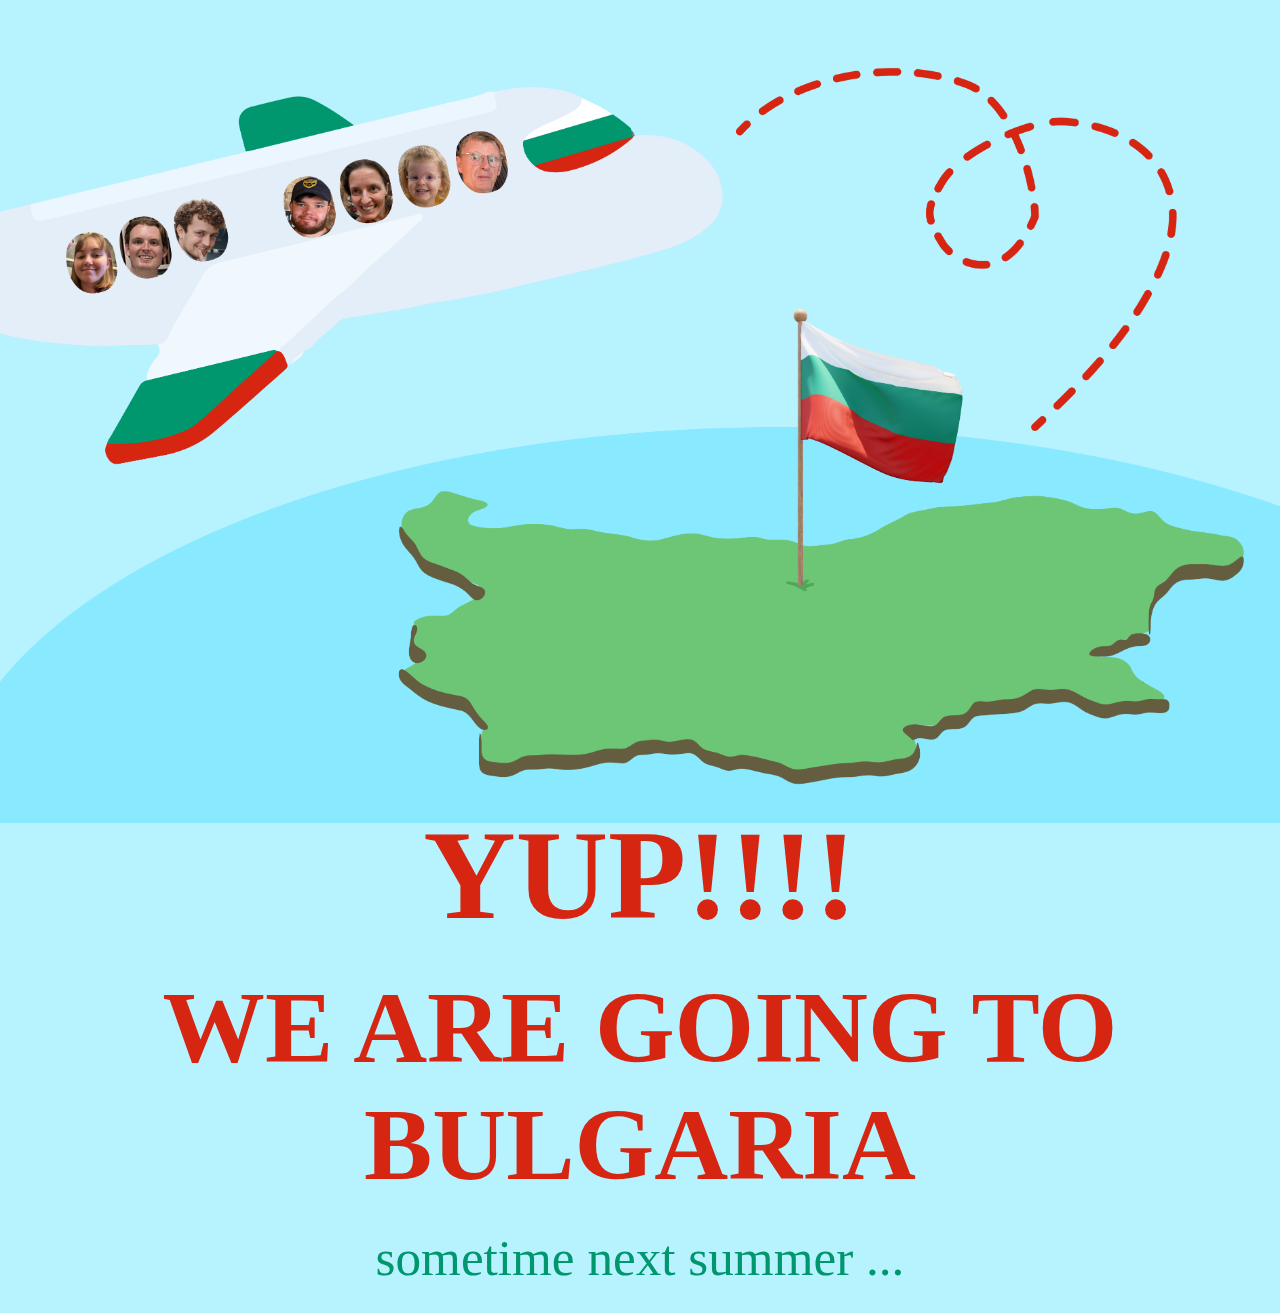
==== billede.html @ ab55356e "øhm wtf" ====
<!DOCTYPE html>
<html lang="en">
  <head>
    <meta charset="UTF-8" />
    <meta name="viewport" content="width=device-width, initial-scale=1.0" />
    <link rel="stylesheet" href="style.css" />
    <title>WE ARE GOING TO BULGARIA</title>
  </head>
  <body>
    <img
      src="fullscreen_image_bulgaria.png"
      alt="Background Image"
      width="100%"
    />
    <div id="text_after">
      <h2 id="yup">YUP!!!!</h2>
      <h1 id="weare">WE ARE GOING TO BULGARIA</h1>
      <p>sometime next summer ...</p>
    </div>

    <!-- Audio element for background music -->
    <audio id="background-audio" loop>
      <source src="nationalanthem.mp3" type="audio/mpeg" />
      Your browser does not support the audio element.
    </audio>

    <!-- JavaScript for managing audio state -->
    <script>
      const audio = document.getElementById("background-audio");
      const savedTime = localStorage.getItem("audioTime") || 0;
      const isPlaying = localStorage.getItem("audioPlaying") === "true";

      // Set the saved time and play status
      audio.currentTime = savedTime;
      if (isPlaying) {
        audio.play();
      }

      // Update localStorage with audio's current time
      audio.addEventListener("timeupdate", () => {
        localStorage.setItem("audioTime", audio.currentTime);
      });

      // Update play status in localStorage
      audio.addEventListener("play", () => {
        localStorage.setItem("audioPlaying", true);
      });
      audio.addEventListener("pause", () => {
        localStorage.setItem("audioPlaying", false);
      });
    </script>
  </body>
</html>
---- style.css ----
/* General Styles */
body {
    background-color: #B7F2FF;
    padding: 0;
    margin: 0;
}

/* Responsive Typography */
h1 {
    color: #D62612;
    font-size: 8vw; /* Responsive font size */
    text-align: center;
    margin: 0;
    padding-top: 20px;
}

h2 {
    color: #D62612;
    font-size: 10vw; /* Responsive font size */
    text-align: center;
    animation: colorChange 5s infinite alternate;
    margin: 0;
}

/* Adjustments for specific element positioning */
#timmy {
    margin-top: -2vw; /* Slight margin adjustment */
}

@keyframes colorChange {
    0% { color: #8c00fc; }
    20% { color: #3500ff; }
    40% { color: #01fe01; }
    60% { color: #fffe37; }
    80% { color: #ff8600; }
    100% { color: #D62612; }
}

/* Button Styles */
#btn {
    display: flex;
    justify-content: center;
    margin: 3vw 0; /* Responsive vertical margin */
}

button {
    color: white;
    font-size: 6vw; /* Responsive font size */
    border-radius: 50px;
    border: none;
    background-color: #00966E;
    padding: 1vw 8vw; /* Responsive padding */
    cursor: pointer;
}

button:hover {
    background-color: #D62612;
    transition: ease-in-out 0.3s;
}

/* Image and Text After */
#billedesite img {
    width: 100%;
    height: auto;
}

#text_after {
    text-align: center;
    margin-top: -2vw; /* Fine-tuned margin for spacing */
}

p {
    text-align: center;
    color: #00966E;
    font-size: 4vw; /* Responsive font size */
    margin: 2vw 0; /* Spacing to balance text */
}

/* Media Queries for Mobile Devices */
@media (max-width: 768px) {
    h1 {
        font-size: 10vw;
        padding-top: 10px;
    }

    h2 {
        font-size: 12vw;
    }

    #btn {
        margin-top: -3vw; /* Adjust button margin on mobile */
    }

    button {
        font-size: 7vw;
        padding: 3vw 12vw;
    }

    #text_after {
        margin-top: -10vw;
    }

    p {
        font-size: 5vw;
        margin: 4vw 0;
    }
}

@media (max-width: 480px) {
    h1 {
        font-size: 12vw;
        padding-top: 5px;
    }

    h2 {
        font-size: 15vw;
    }

    button {
        font-size: 8vw;
        padding: 4vw 15vw;
    }

    p {
        font-size: 6vw;
        margin: 5vw 0;
    }
}
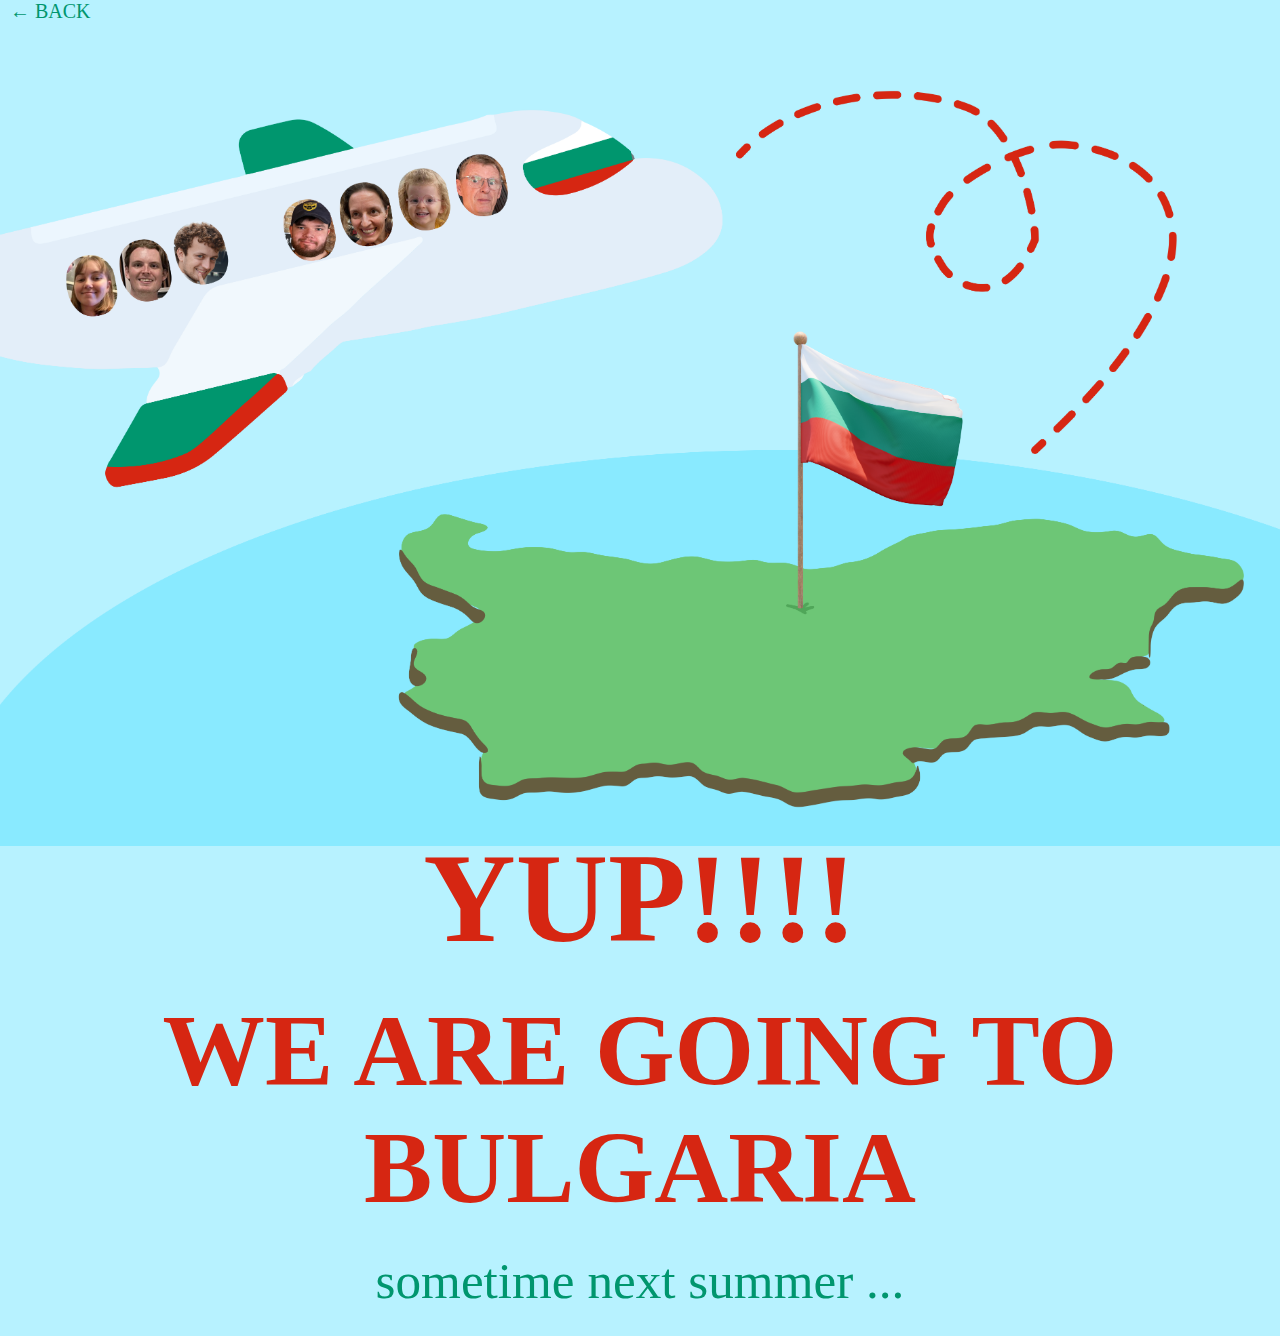
==== commit 31b166b4: "audio? fix?" ====
--- a/billede.html
+++ b/billede.html
@@ -7,6 +7,7 @@
     <title>WE ARE GOING TO BULGARIA</title>
   </head>
   <body>
+    <a href="index.html" id="back">← back</a>
     <img
       src="fullscreen_image_bulgaria.png"
       alt="Background Image"
--- a/style.css
+++ b/style.css
@@ -126,3 +126,17 @@
         margin: 5vw 0;
     }
 }
+ #play-audio {
+    color: #B7F2FF;
+    background-color: #B7F2FF;
+    cursor:default;
+
+ }
+
+ #back {
+    color: #00966E;
+    font-size: 20px;
+    padding: 10px;
+    text-decoration: none;
+    text-transform: uppercase;
+ }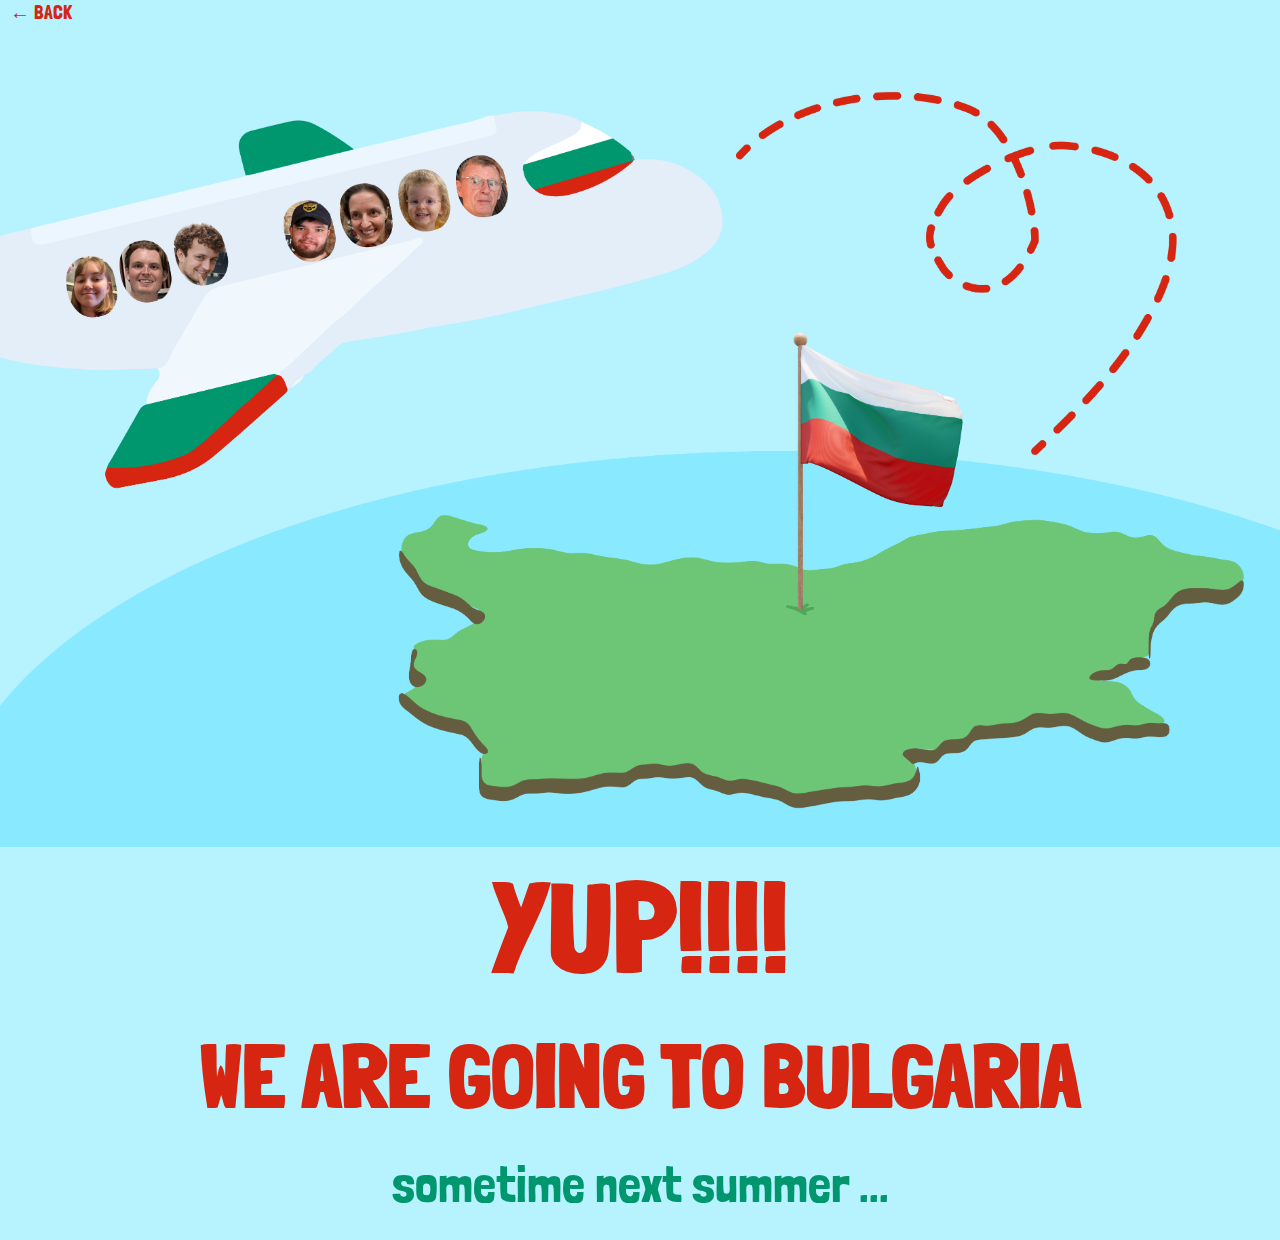
==== commit cd89464c: "funnyfonts" ====
--- a/billede.html
+++ b/billede.html
@@ -4,6 +4,11 @@
     <meta charset="UTF-8" />
     <meta name="viewport" content="width=device-width, initial-scale=1.0" />
     <link rel="stylesheet" href="style.css" />
+    <link
+      href="https://fonts.googleapis.com/css2?family=Londrina+Solid&display=swap"
+      rel="stylesheet"
+    />
+
     <title>WE ARE GOING TO BULGARIA</title>
   </head>
   <body>
--- a/style.css
+++ b/style.css
@@ -3,12 +3,20 @@
     background-color: #B7F2FF;
     padding: 0;
     margin: 0;
+    font-family: 'Londrina Solid', sans-serif;
+
 }
+
+main {
+    padding-top: 4%;
+}
+
+
 
 /* Responsive Typography */
 h1 {
     color: #D62612;
-    font-size: 8vw; /* Responsive font size */
+    font-size: 7vw; /* Responsive font size */
     text-align: center;
     margin: 0;
     padding-top: 20px;
@@ -41,6 +49,7 @@
     display: flex;
     justify-content: center;
     margin: 3vw 0; /* Responsive vertical margin */
+    
 }
 
 button {
@@ -49,8 +58,10 @@
     border-radius: 50px;
     border: none;
     background-color: #00966E;
-    padding: 1vw 8vw; /* Responsive padding */
+    padding: 1vw 6vw; /* Responsive padding */
     cursor: pointer;
+    font-family: 'Londrina Solid', sans-serif;
+
 }
 
 button:hover {
@@ -66,7 +77,6 @@
 
 #text_after {
     text-align: center;
-    margin-top: -2vw; /* Fine-tuned margin for spacing */
 }
 
 p {
@@ -127,10 +137,12 @@
     }
 }
  #play-audio {
-    color: #B7F2FF;
-    background-color: #B7F2FF;
-    cursor:default;
-
+    background-color:transparent;
+    position: absolute;
+    top: 4px;
+    left: 2px;
+    padding: 0;
+    margin: 0;
  }
 
  #back {
@@ -139,4 +151,8 @@
     padding: 10px;
     text-decoration: none;
     text-transform: uppercase;
+ }
+
+ #back:hover {
+    color: #D62612;
  }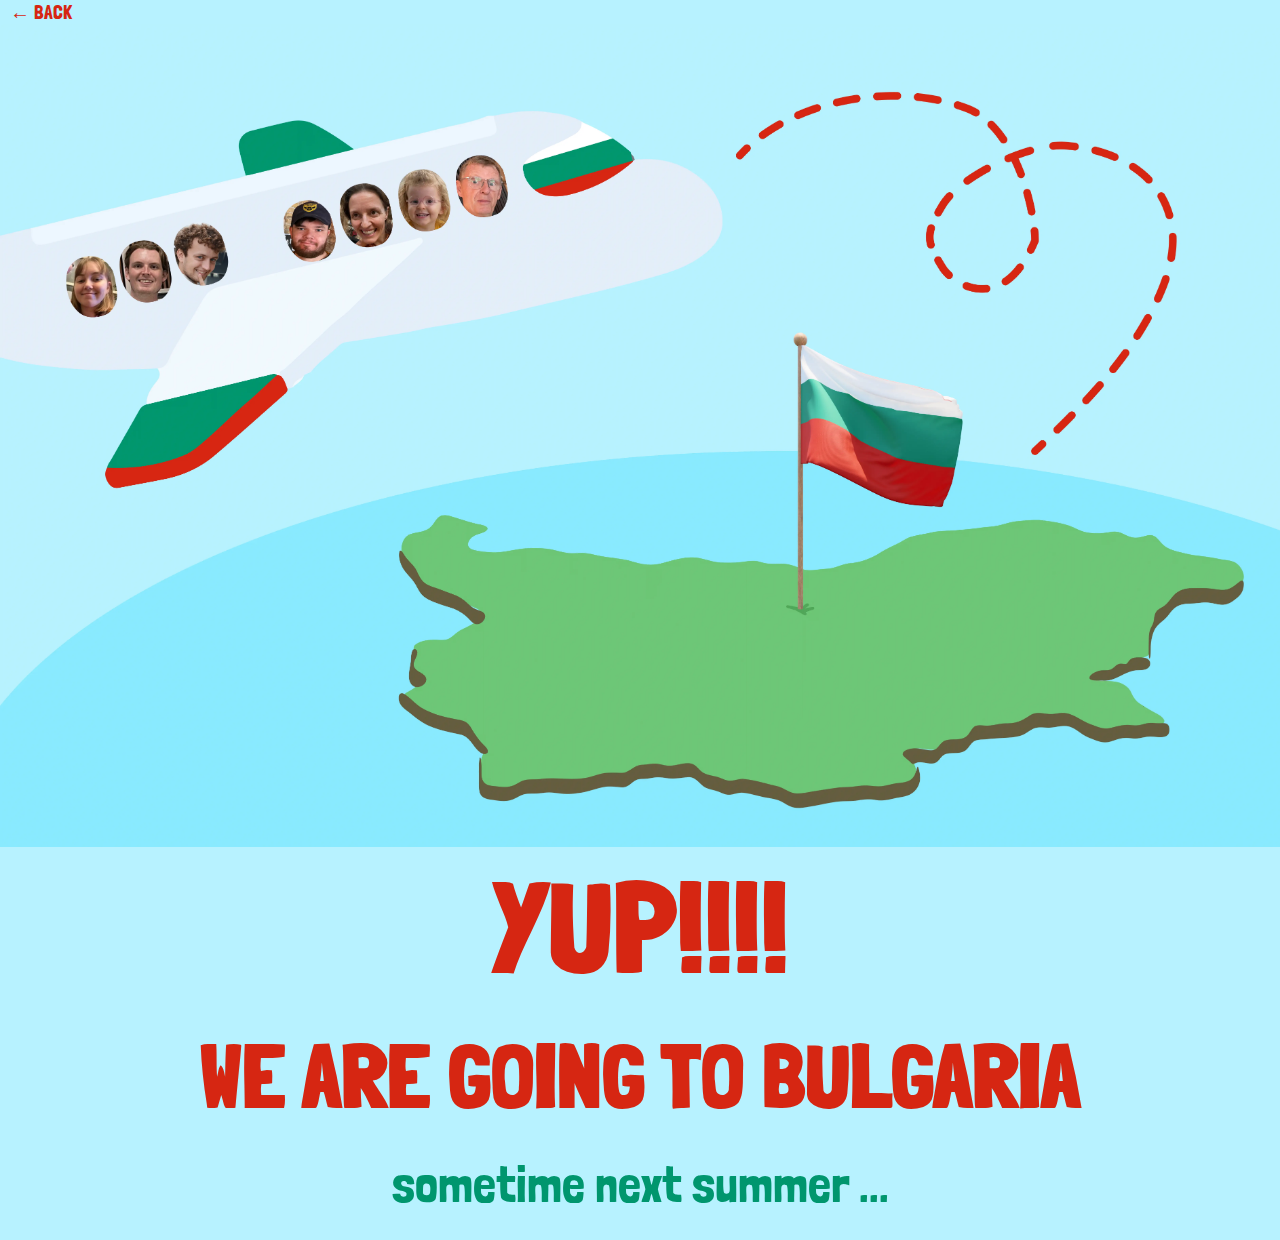
==== commit 8736a7f0: "webp" ====
--- a/billede.html
+++ b/billede.html
@@ -4,6 +4,8 @@
     <meta charset="UTF-8" />
     <meta name="viewport" content="width=device-width, initial-scale=1.0" />
     <link rel="stylesheet" href="style.css" />
+    <link rel="icon" type="image/x-icon" href="favicon.webp" />
+
     <link
       href="https://fonts.googleapis.com/css2?family=Londrina+Solid&display=swap"
       rel="stylesheet"
@@ -14,7 +16,7 @@
   <body>
     <a href="index.html" id="back">← back</a>
     <img
-      src="fullscreen_image_bulgaria.png"
+      src="fullscreen_image_bulgaria.webp"
       alt="Background Image"
       width="100%"
     />
--- a/style.css
+++ b/style.css
@@ -117,7 +117,11 @@
 }
 
 @media (max-width: 480px) {
+    img {
+        margin-bottom: 15%;
+    }
     h1 {
+        margin-top: 15%;
         font-size: 12vw;
         padding-top: 5px;
     }
@@ -129,7 +133,7 @@
     button {
         font-size: 8vw;
         padding: 4vw 15vw;
-    }
+        margin-top: 10%;    }
 
     p {
         font-size: 6vw;
